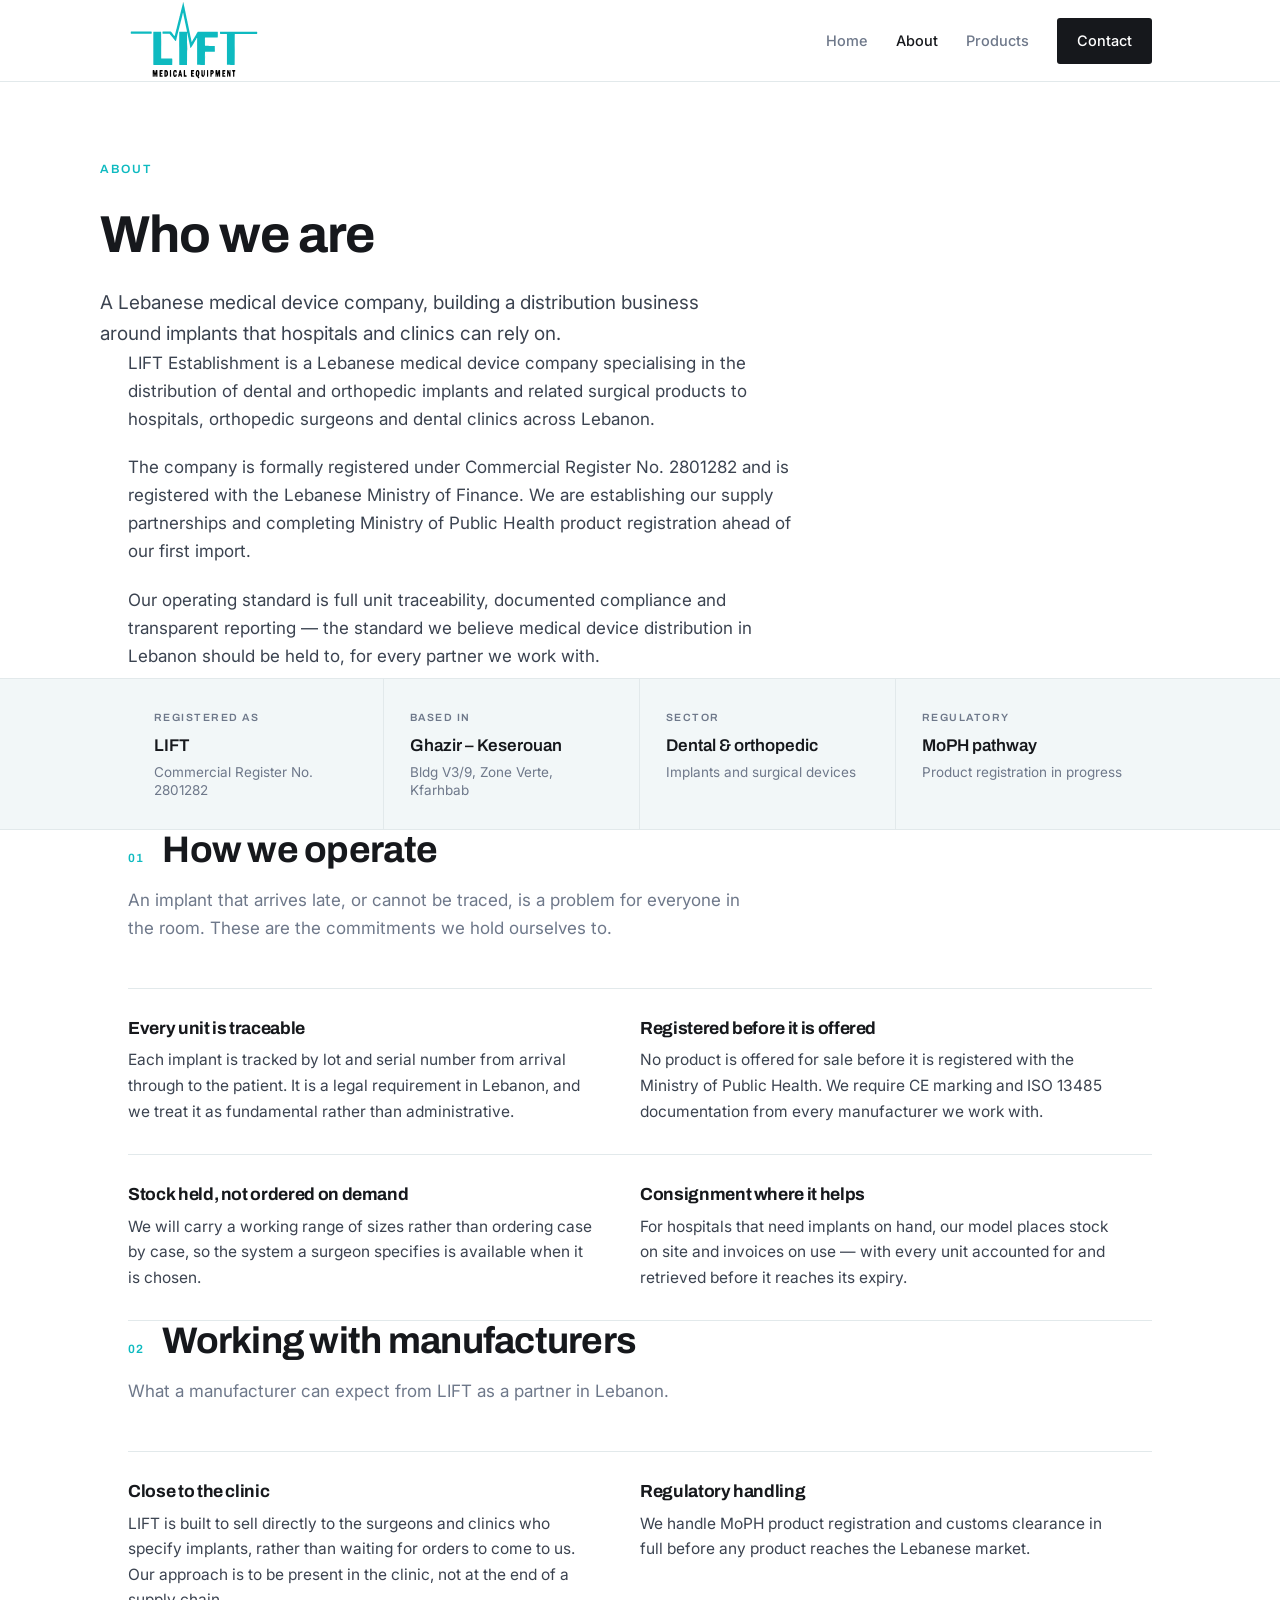
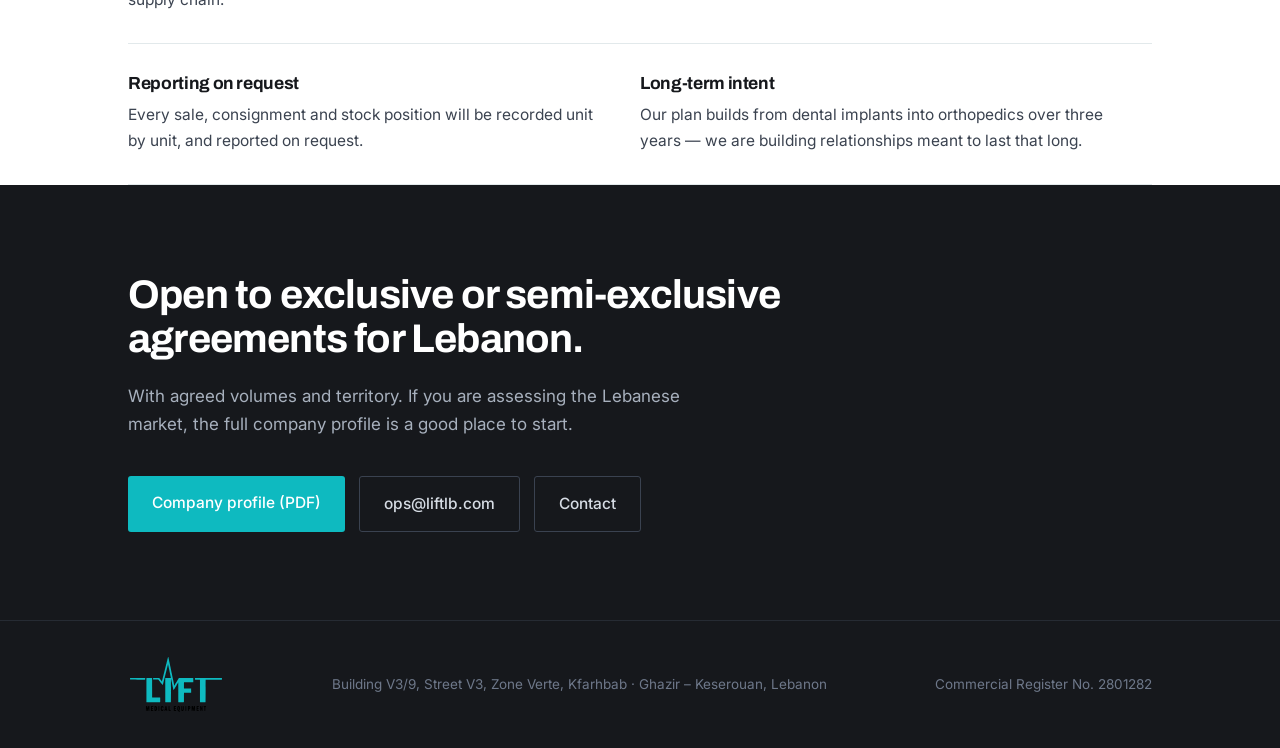
==== about.html @ 5b5a1f55 "Add files via upload" ====
<!DOCTYPE html>
<html lang="en">
<head>
<meta charset="utf-8">
<meta name="viewport" content="width=device-width, initial-scale=1">
<title>About LIFT — Medical device distribution, Lebanon</title>
<meta name="description" content="LIFT Establishment is a Lebanese medical device company distributing dental and orthopedic implants. Commercial Register No. 2801282, registered with the Ministry of Finance.">
<link rel="icon" href="logo.svg" type="image/svg+xml">
<link rel="preconnect" href="https://fonts.googleapis.com">
<link rel="preconnect" href="https://fonts.gstatic.com" crossorigin>
<link href="https://fonts.googleapis.com/css2?family=Archivo:wght@500;600;700&family=Inter:wght@400;500&display=swap" rel="stylesheet">
<link rel="stylesheet" href="style.css">
</head>
<body>

<header>
  <div class="wrap bar">
    <a href="index.html" class="mark" aria-label="LIFT Medical Equipment — home">
      <img src="logo.svg" alt="LIFT Medical Equipment">
    </a>
    <nav class="nav">
      <a href="index.html">Home</a>
      <a href="about.html" class="on">About</a>
      <a href="products.html">Products</a>
      <a href="contact.html" class="btn">Contact</a>
    </nav>
  </div>
</header>

<div class="wrap phead">
  <p class="eyebrow">About</p>
  <h1>Who we are</h1>
  <p class="lede">A Lebanese medical device company, building a distribution business
     around implants that hospitals and clinics can rely on.</p>
</div>

<section class="wrap">
  <div class="prose">
    <p>LIFT Establishment is a Lebanese medical device company specialising in the
       distribution of dental and orthopedic implants and related surgical products to
       hospitals, orthopedic surgeons and dental clinics across Lebanon.</p>
    <p>The company is formally registered under Commercial Register No. 2801282 and is
       registered with the Lebanese Ministry of Finance. We are establishing our supply
       partnerships and completing Ministry of Public Health product registration ahead
       of our first import.</p>
    <p>Our operating standard is full unit traceability, documented compliance and
       transparent reporting — the standard we believe medical device distribution in
       Lebanon should be held to, for every partner we work with.</p>
  </div>
</section>

<div class="verify">
  <div class="wrap">
    <div class="vgrid">
      <div class="vcell">
        <div class="vk">Registered as</div>
        <div class="vv">LIFT<small>Commercial Register No. 2801282</small></div>
      </div>
      <div class="vcell">
        <div class="vk">Based in</div>
        <div class="vv">Ghazir – Keserouan<small>Bldg V3/9, Zone Verte, Kfarhbab</small></div>
      </div>
      <div class="vcell">
        <div class="vk">Sector</div>
        <div class="vv">Dental &amp; orthopedic<small>Implants and surgical devices</small></div>
      </div>
      <div class="vcell">
        <div class="vk">Regulatory</div>
        <div class="vv">MoPH pathway<small>Product registration in progress</small></div>
      </div>
    </div>
  </div>
</div>

<section class="wrap">
  <div class="shead"><span class="snum">01</span><h2>How we operate</h2></div>
  <p class="sub">An implant that arrives late, or cannot be traced, is a problem for
     everyone in the room. These are the commitments we hold ourselves to.</p>
  <div class="ops">
    <div class="op">
      <h3>Every unit is traceable</h3>
      <p>Each implant is tracked by lot and serial number from arrival through to the
         patient. It is a legal requirement in Lebanon, and we treat it as fundamental
         rather than administrative.</p>
    </div>
    <div class="op">
      <h3>Registered before it is offered</h3>
      <p>No product is offered for sale before it is registered with the Ministry of
         Public Health. We require CE marking and ISO 13485 documentation from every
         manufacturer we work with.</p>
    </div>
    <div class="op">
      <h3>Stock held, not ordered on demand</h3>
      <p>We will carry a working range of sizes rather than ordering case by case, so
         the system a surgeon specifies is available when it is chosen.</p>
    </div>
    <div class="op">
      <h3>Consignment where it helps</h3>
      <p>For hospitals that need implants on hand, our model places stock on site and
         invoices on use — with every unit accounted for and retrieved before it
         reaches its expiry.</p>
    </div>
  </div>
</section>

<section class="wrap tight">
  <div class="shead"><span class="snum">02</span><h2>Working with manufacturers</h2></div>
  <p class="sub">What a manufacturer can expect from LIFT as a partner in Lebanon.</p>
  <div class="ops">
    <div class="op">
      <h3>Close to the clinic</h3>
      <p>LIFT is built to sell directly to the surgeons and clinics who specify implants,
         rather than waiting for orders to come to us. Our approach is to be present in
         the clinic, not at the end of a supply chain.</p>
    </div>
    <div class="op">
      <h3>Regulatory handling</h3>
      <p>We handle MoPH product registration and customs clearance in full before any
         product reaches the Lebanese market.</p>
    </div>
    <div class="op">
      <h3>Reporting on request</h3>
      <p>Every sale, consignment and stock position will be recorded unit by unit, and
         reported on request.</p>
    </div>
    <div class="op">
      <h3>Long-term intent</h3>
      <p>Our plan builds from dental implants into orthopedics over three years — we are
         building relationships meant to last that long.</p>
    </div>
  </div>
</section>

<div class="close">
  <div class="wrap">
    <h2>Open to exclusive or semi-exclusive agreements for Lebanon.</h2>
    <p>With agreed volumes and territory. If you are assessing the Lebanese market,
       the full company profile is a good place to start.</p>
    <div class="contact">
      <a class="primary" href="LIFT_Company_Profile.pdf" target="_blank" rel="noopener">Company profile (PDF)</a>
      <a class="ghost" href="mailto:ops@liftlb.com">ops@liftlb.com</a>
      <a class="ghost" href="contact.html">Contact</a>
    </div>
  </div>
</div>

<footer>
  <div class="wrap frow">
    <span class="mark" aria-hidden="true"><img src="logo.svg" alt=""></span>
    <span>Building V3/9, Street V3, Zone Verte, Kfarhbab · Ghazir – Keserouan, Lebanon</span>
    <span>Commercial Register No. 2801282</span>
  </div>
</footer>

</body>
</html>
---- style.css ----
/* ==========================================================
   LIFT — liftlb.com
   Shared stylesheet. Edit colours and spacing here only.
   ========================================================== */

:root{
  --teal:#0EBAC0; --deep:#067A80; --ink:#16181C;
  --slate:#6E788A; --mist:#F2F7F8; --line:#E2E9EB; --paper:#fff;
  --body:#3B4350;
}

*{box-sizing:border-box;margin:0;padding:0}
html{scroll-behavior:smooth}
body{font:400 17px/1.65 Inter,system-ui,sans-serif;color:var(--ink);
     background:var(--paper);-webkit-font-smoothing:antialiased}
.wrap{max-width:1080px;margin:0 auto;padding:0 28px}
h1,h2,h3{font-family:Archivo,system-ui,sans-serif;font-weight:700;
         letter-spacing:-.02em;line-height:1.12}
a:focus-visible,button:focus-visible{outline:2px solid var(--teal);outline-offset:3px}

/* ── header ─────────────────────────────────────────────── */
header{position:sticky;top:0;z-index:50;background:rgba(255,255,255,.92);
       backdrop-filter:blur(10px);border-bottom:1px solid var(--line)}
.bar{display:flex;align-items:center;justify-content:space-between;
     gap:20px;min-height:76px;flex-wrap:wrap}
.mark{display:block;width:132px;flex:none}
.mark img{width:100%;height:auto;display:block}
.nav{display:flex;gap:28px;align-items:center}
.nav a{color:var(--slate);text-decoration:none;font-size:14.5px;font-weight:500}
.nav a:hover{color:var(--teal)}
.nav a.on{color:var(--ink)}
.nav .btn{background:var(--ink);color:#fff;padding:11px 20px;border-radius:3px}
.nav .btn:hover{background:var(--teal);color:#fff}
.nav .btn.on{background:var(--teal)}
@media(max-width:720px){
  .bar{padding-top:14px;padding-bottom:14px}
  .mark{width:104px}
  .nav{gap:18px;width:100%;justify-content:space-between;
       border-top:1px solid var(--line);padding-top:12px}
  .nav .btn{background:none;color:var(--slate);padding:0}
  .nav .btn:hover{background:none;color:var(--teal)}
  .nav .btn.on{background:none;color:var(--ink)}
}

/* ── hero (home) ────────────────────────────────────────── */
.hero{padding:104px 0 0}
.eyebrow{font-family:Archivo;font-size:12px;font-weight:600;letter-spacing:.16em;
         text-transform:uppercase;color:var(--teal);margin-bottom:26px}
.hero h1{font-size:clamp(38px,6vw,68px)}
.hero h1 em{font-style:normal;color:var(--teal)}
.lede{margin-top:26px;max-width:620px;font-size:19px;color:var(--body)}

/* the pulse from the logo, used as the page's structural rule */
.pulse{margin:56px 0 0;height:56px;overflow:hidden}
.pulse svg{width:100%;height:56px;display:block}
.pulse path{fill:none;stroke:var(--teal);stroke-width:2;
  stroke-linecap:round;stroke-linejoin:round;
  stroke-dasharray:2400;stroke-dashoffset:2400;
  animation:draw 2.4s cubic-bezier(.6,0,.2,1) .3s forwards}
@keyframes draw{to{stroke-dashoffset:0}}
@media(prefers-reduced-motion:reduce){
  .pulse path{animation:none;stroke-dashoffset:0}
}

/* ── page header (inner pages) ──────────────────────────── */
.phead{padding:78px 0 0}
.phead h1{font-size:clamp(32px,5vw,52px)}
.phead .lede{margin-top:22px}
.rule{height:1px;background:var(--line);margin-top:54px}

/* ── verification strip ─────────────────────────────────── */
.verify{border-top:1px solid var(--line);border-bottom:1px solid var(--line);
        margin-top:8px;background:var(--mist)}
.vgrid{display:grid;grid-template-columns:repeat(4,1fr)}
.vcell{padding:30px 26px;border-right:1px solid var(--line)}
.vcell:last-child{border-right:0}
.vk{font-family:Archivo;font-size:10.5px;font-weight:600;letter-spacing:.14em;
    text-transform:uppercase;color:var(--slate);margin-bottom:9px}
.vv{font-family:Archivo;font-size:17px;font-weight:600;color:var(--ink);line-height:1.35}
.vv small{display:block;font-family:Inter;font-size:13.5px;font-weight:400;
          color:var(--slate);margin-top:5px}
@media(max-width:860px){
  .vgrid{grid-template-columns:repeat(2,1fr)}
  .vcell:nth-child(2){border-right:0}
  .vcell:nth-child(1),.vcell:nth-child(2){border-bottom:1px solid var(--line)}
}
@media(max-width:460px){
  .vgrid{grid-template-columns:1fr}
  .vcell{border-right:0;border-bottom:1px solid var(--line)}
}

/* ── sections ───────────────────────────────────────────── */
section{padding:92px 0}
section.tight{padding-top:0}
.shead{display:flex;align-items:baseline;gap:18px;margin-bottom:14px}
.shead h2{font-size:clamp(26px,3.4vw,37px)}
.snum{font-family:Archivo;font-size:12px;font-weight:600;
      color:var(--teal);letter-spacing:.1em}
.sub{color:var(--slate);max-width:620px;margin-bottom:46px}

/* prose */
.prose{max-width:680px}
.prose p{margin-bottom:20px;color:var(--body)}
.prose p:last-child{margin-bottom:0}

/* product cards */
.range{display:grid;grid-template-columns:repeat(3,1fr);gap:22px}
@media(max-width:880px){.range{grid-template-columns:1fr}}
.card{border:1px solid var(--line);border-radius:4px;padding:30px 28px;
      transition:border-color .18s,transform .18s}
.card:hover{border-color:var(--teal);transform:translateY(-2px)}
.card .tag{font-family:Archivo;font-size:10.5px;font-weight:600;letter-spacing:.12em;
           text-transform:uppercase;padding:5px 10px;border-radius:2px;
           display:inline-block;margin-bottom:18px}
.now{background:var(--teal);color:#fff}
.soon{background:var(--mist);color:var(--deep)}
.card h3{font-size:20px;margin-bottom:14px}
.card ul{list-style:none;color:var(--body);font-size:15.5px}
.card li{padding-left:17px;position:relative;margin-bottom:8px}
.card li:before{content:"";position:absolute;left:0;top:9px;width:6px;height:6px;
                border-radius:50%;background:var(--teal)}

.photo-strip{margin-top:40px}
.photo-strip img{width:100%;height:340px;object-fit:cover;border-radius:4px;display:block}
.photo-cap{margin-top:14px;font-size:14px;color:var(--slate);
           font-style:italic;max-width:640px}

/* audience cards */
.audience{display:grid;grid-template-columns:repeat(4,1fr);gap:22px}
@media(max-width:880px){.audience{grid-template-columns:repeat(2,1fr)}}
@media(max-width:520px){.audience{grid-template-columns:1fr}}
.acard{border:1px solid var(--line);border-radius:4px;padding:26px 24px}
.acard h3{font-size:16.5px;margin-bottom:10px}
.acard p{font-size:14.5px;color:var(--body);line-height:1.55}

/* operations list */
.ops{display:grid;grid-template-columns:repeat(2,1fr);border-top:1px solid var(--line)}
@media(max-width:760px){.ops{grid-template-columns:1fr}}
.op{padding:30px 30px 30px 0;border-bottom:1px solid var(--line)}
.op:nth-child(odd){padding-right:44px}
.op h3{font-size:17.5px;margin-bottom:9px}
.op p{font-size:15.5px;color:var(--body)}

/* detail rows (contact / at a glance) */
.rows{border-top:1px solid var(--line);max-width:760px}
.row{display:flex;gap:24px;padding:20px 0;border-bottom:1px solid var(--line);
     flex-wrap:wrap;align-items:baseline}
.rk{font-family:Archivo;font-size:11px;font-weight:600;letter-spacing:.14em;
    text-transform:uppercase;color:var(--slate);width:170px;flex:none;padding-top:4px}
.rv{font-size:16.5px;color:var(--ink);flex:1;min-width:220px}
.rv a{color:var(--deep);text-decoration:none;border-bottom:1px solid var(--line)}
.rv a:hover{color:var(--teal);border-color:var(--teal)}
.rv small{display:block;font-size:14px;color:var(--slate);margin-top:4px}
@media(max-width:600px){.rk{width:100%}}

/* ── closing band ───────────────────────────────────────── */
.close{background:var(--ink);color:#fff;padding:88px 0}
.close h2{color:#fff;font-size:clamp(27px,3.6vw,40px);max-width:660px}
.close p{color:#A7B0BD;margin-top:20px;max-width:560px}
.contact{display:flex;flex-wrap:wrap;gap:14px;margin-top:38px}
.contact a{display:inline-block;padding:14px 24px;border-radius:3px;
           text-decoration:none;font-weight:500;font-size:15.5px}
.primary{background:var(--teal);color:#fff}
.primary:hover{background:#fff;color:var(--ink)}
.ghost{border:1px solid #3A4250;color:#D6DCE4}
.ghost:hover{border-color:var(--teal);color:var(--teal)}

/* ── footer ─────────────────────────────────────────────── */
footer{background:var(--ink);border-top:1px solid #262B33;padding:34px 0;
       color:#6E788A;font-size:13.5px}
.frow{display:flex;justify-content:space-between;gap:20px;
      flex-wrap:wrap;align-items:center}
footer .mark{width:96px}
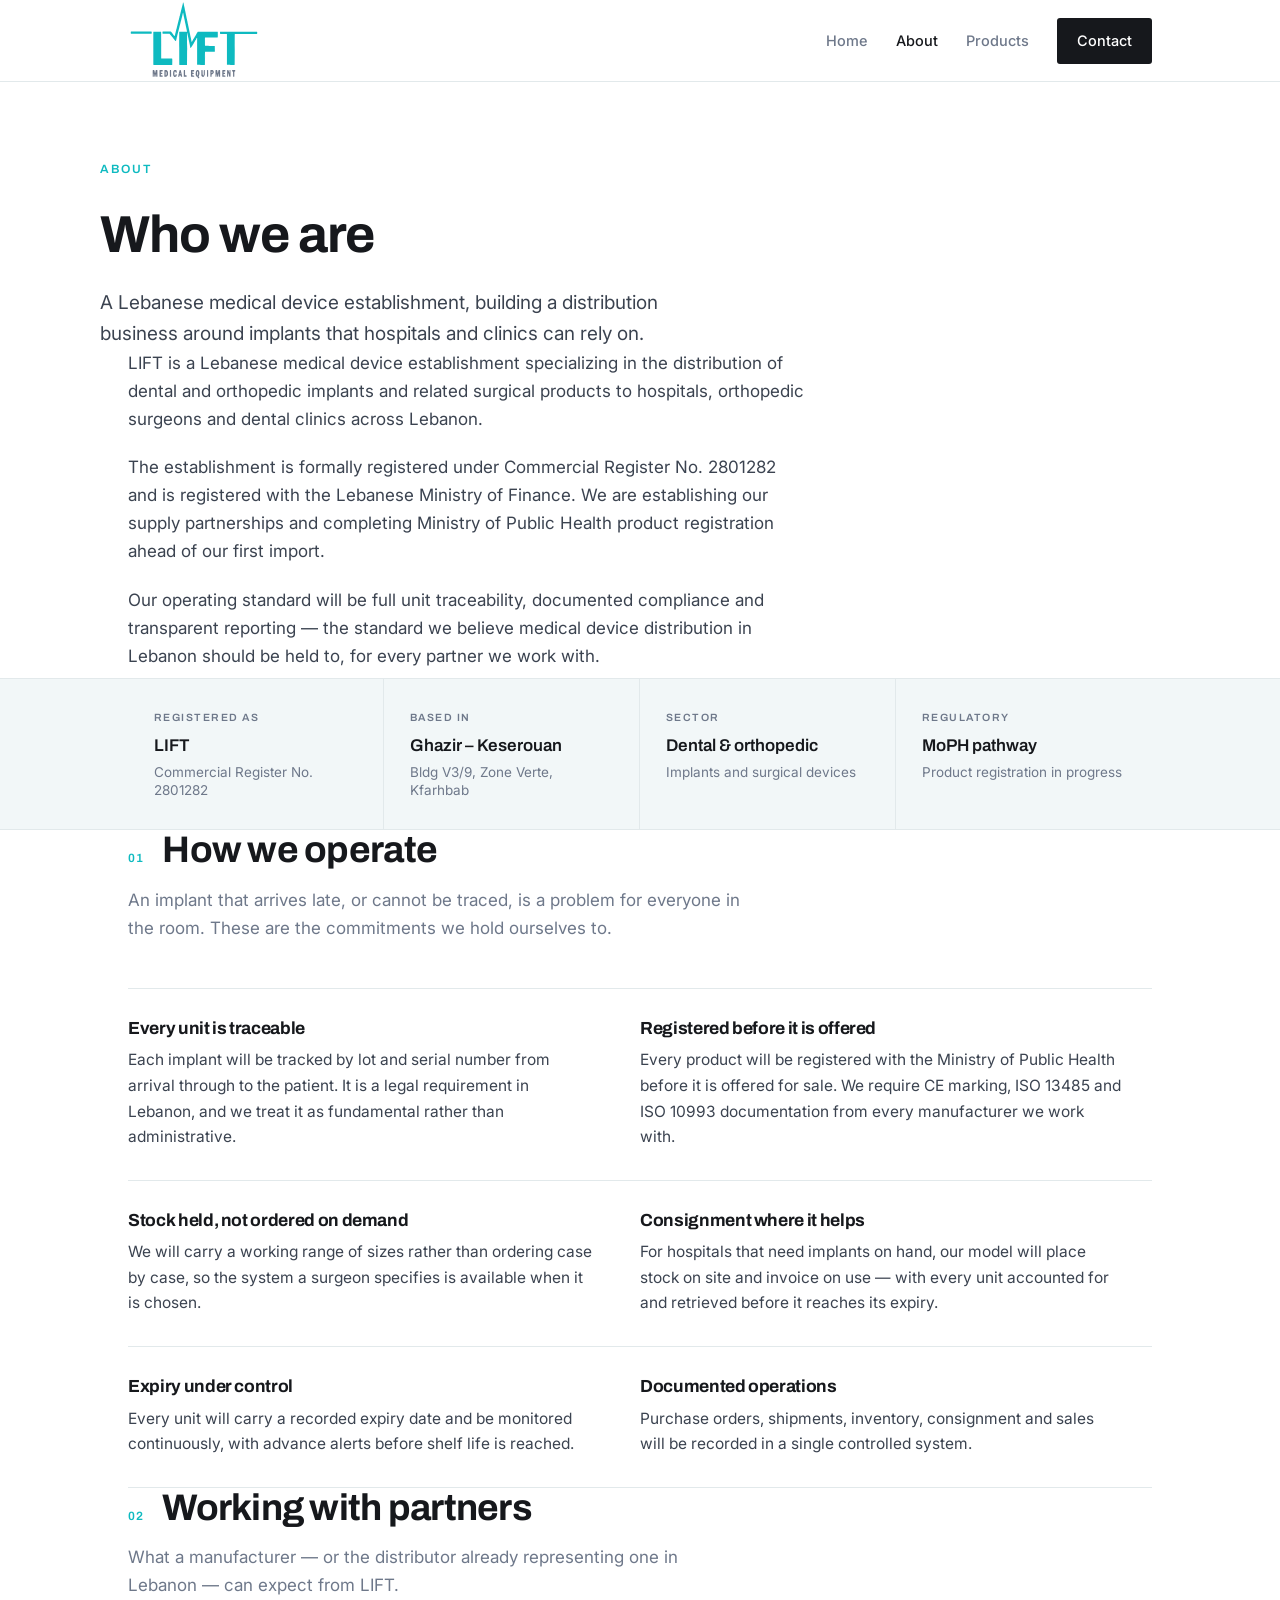
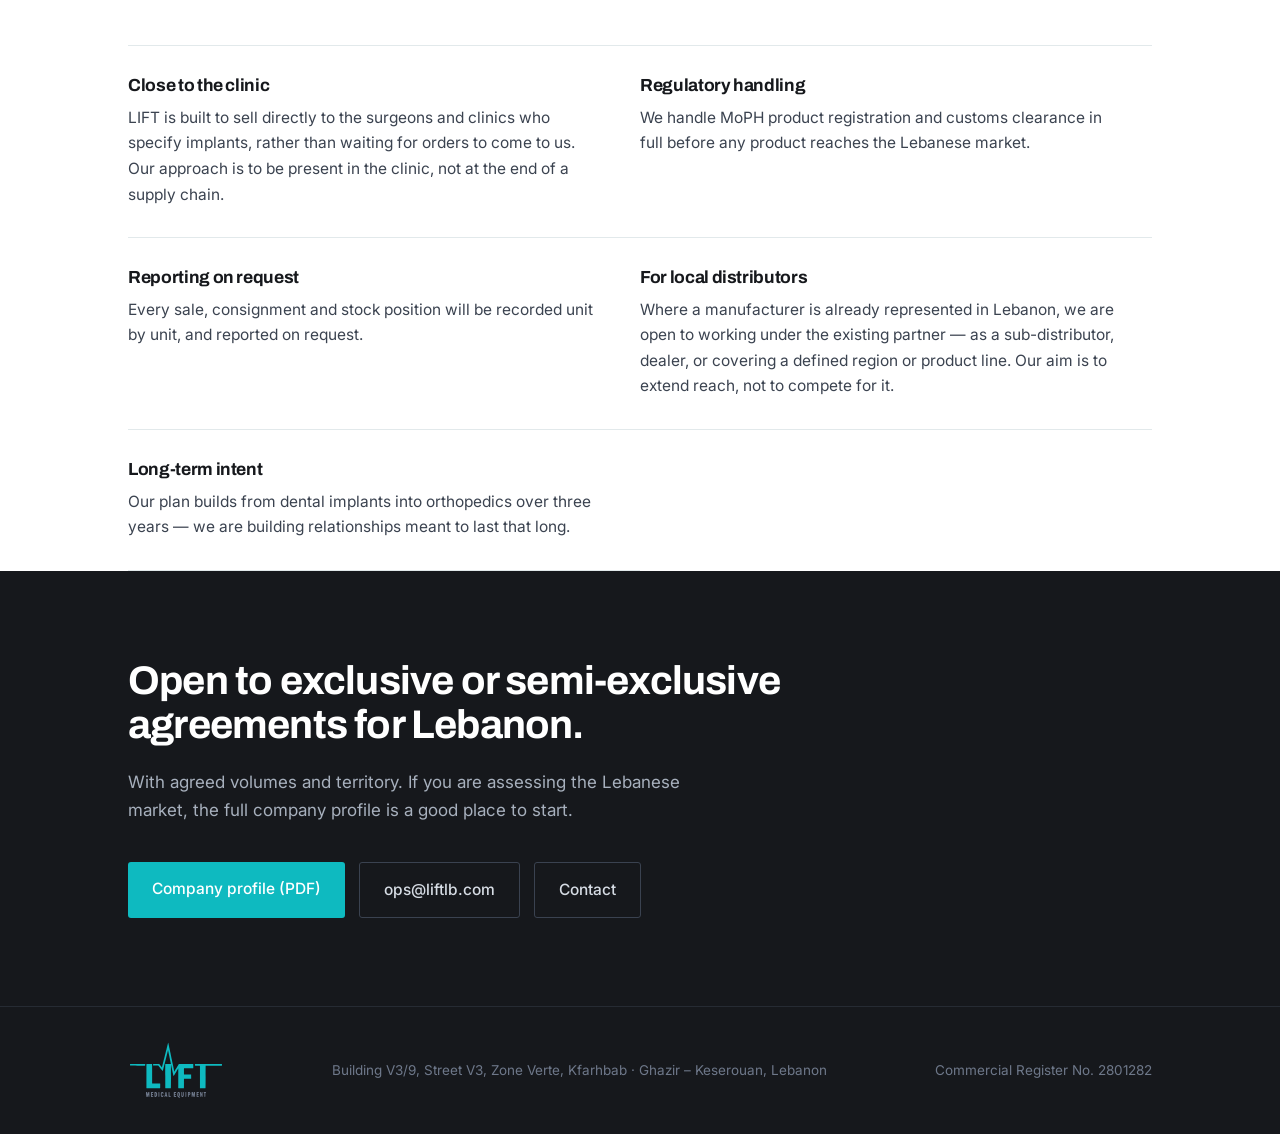
==== commit 892cb7ab: "Update site" ====
--- a/about.html
+++ b/about.html
@@ -4,7 +4,7 @@
 <meta charset="utf-8">
 <meta name="viewport" content="width=device-width, initial-scale=1">
 <title>About LIFT — Medical device distribution, Lebanon</title>
-<meta name="description" content="LIFT Establishment is a Lebanese medical device company distributing dental and orthopedic implants. Commercial Register No. 2801282, registered with the Ministry of Finance.">
+<meta name="description" content="LIFT is a Lebanese medical device establishment distributing dental and orthopedic implants. Commercial Register No. 2801282, registered with the Ministry of Finance.">
 <link rel="icon" href="logo.svg" type="image/svg+xml">
 <link rel="preconnect" href="https://fonts.googleapis.com">
 <link rel="preconnect" href="https://fonts.gstatic.com" crossorigin>
@@ -30,20 +30,20 @@
 <div class="wrap phead">
   <p class="eyebrow">About</p>
   <h1>Who we are</h1>
-  <p class="lede">A Lebanese medical device company, building a distribution business
+  <p class="lede">A Lebanese medical device establishment, building a distribution business
      around implants that hospitals and clinics can rely on.</p>
 </div>
 
 <section class="wrap">
   <div class="prose">
-    <p>LIFT Establishment is a Lebanese medical device company specialising in the
+    <p>LIFT is a Lebanese medical device establishment specializing in the
        distribution of dental and orthopedic implants and related surgical products to
        hospitals, orthopedic surgeons and dental clinics across Lebanon.</p>
-    <p>The company is formally registered under Commercial Register No. 2801282 and is
+    <p>The establishment is formally registered under Commercial Register No. 2801282 and is
        registered with the Lebanese Ministry of Finance. We are establishing our supply
        partnerships and completing Ministry of Public Health product registration ahead
        of our first import.</p>
-    <p>Our operating standard is full unit traceability, documented compliance and
+    <p>Our operating standard will be full unit traceability, documented compliance and
        transparent reporting — the standard we believe medical device distribution in
        Lebanon should be held to, for every partner we work with.</p>
   </div>
@@ -79,15 +79,15 @@
   <div class="ops">
     <div class="op">
       <h3>Every unit is traceable</h3>
-      <p>Each implant is tracked by lot and serial number from arrival through to the
-         patient. It is a legal requirement in Lebanon, and we treat it as fundamental
+      <p>Each implant will be tracked by lot and serial number from arrival through to
+         the patient. It is a legal requirement in Lebanon, and we treat it as fundamental
          rather than administrative.</p>
     </div>
     <div class="op">
       <h3>Registered before it is offered</h3>
-      <p>No product is offered for sale before it is registered with the Ministry of
-         Public Health. We require CE marking and ISO 13485 documentation from every
-         manufacturer we work with.</p>
+      <p>Every product will be registered with the Ministry of Public Health before it is
+         offered for sale. We require CE marking, ISO 13485 and ISO 10993 documentation from
+         every manufacturer we work with.</p>
     </div>
     <div class="op">
       <h3>Stock held, not ordered on demand</h3>
@@ -96,16 +96,27 @@
     </div>
     <div class="op">
       <h3>Consignment where it helps</h3>
-      <p>For hospitals that need implants on hand, our model places stock on site and
-         invoices on use — with every unit accounted for and retrieved before it
+      <p>For hospitals that need implants on hand, our model will place stock on site and
+         invoice on use — with every unit accounted for and retrieved before it
          reaches its expiry.</p>
+    </div>
+    <div class="op">
+      <h3>Expiry under control</h3>
+      <p>Every unit will carry a recorded expiry date and be monitored continuously,
+         with advance alerts before shelf life is reached.</p>
+    </div>
+    <div class="op">
+      <h3>Documented operations</h3>
+      <p>Purchase orders, shipments, inventory, consignment and sales will be recorded
+         in a single controlled system.</p>
     </div>
   </div>
 </section>
 
 <section class="wrap tight">
-  <div class="shead"><span class="snum">02</span><h2>Working with manufacturers</h2></div>
-  <p class="sub">What a manufacturer can expect from LIFT as a partner in Lebanon.</p>
+  <div class="shead"><span class="snum">02</span><h2>Working with partners</h2></div>
+  <p class="sub">What a manufacturer — or the distributor already representing one
+     in Lebanon — can expect from LIFT.</p>
   <div class="ops">
     <div class="op">
       <h3>Close to the clinic</h3>
@@ -122,6 +133,12 @@
       <h3>Reporting on request</h3>
       <p>Every sale, consignment and stock position will be recorded unit by unit, and
          reported on request.</p>
+    </div>
+    <div class="op">
+      <h3>For local distributors</h3>
+      <p>Where a manufacturer is already represented in Lebanon, we are open to working
+         under the existing partner — as a sub-distributor, dealer, or covering a defined
+         region or product line. Our aim is to extend reach, not to compete for it.</p>
     </div>
     <div class="op">
       <h3>Long-term intent</h3>
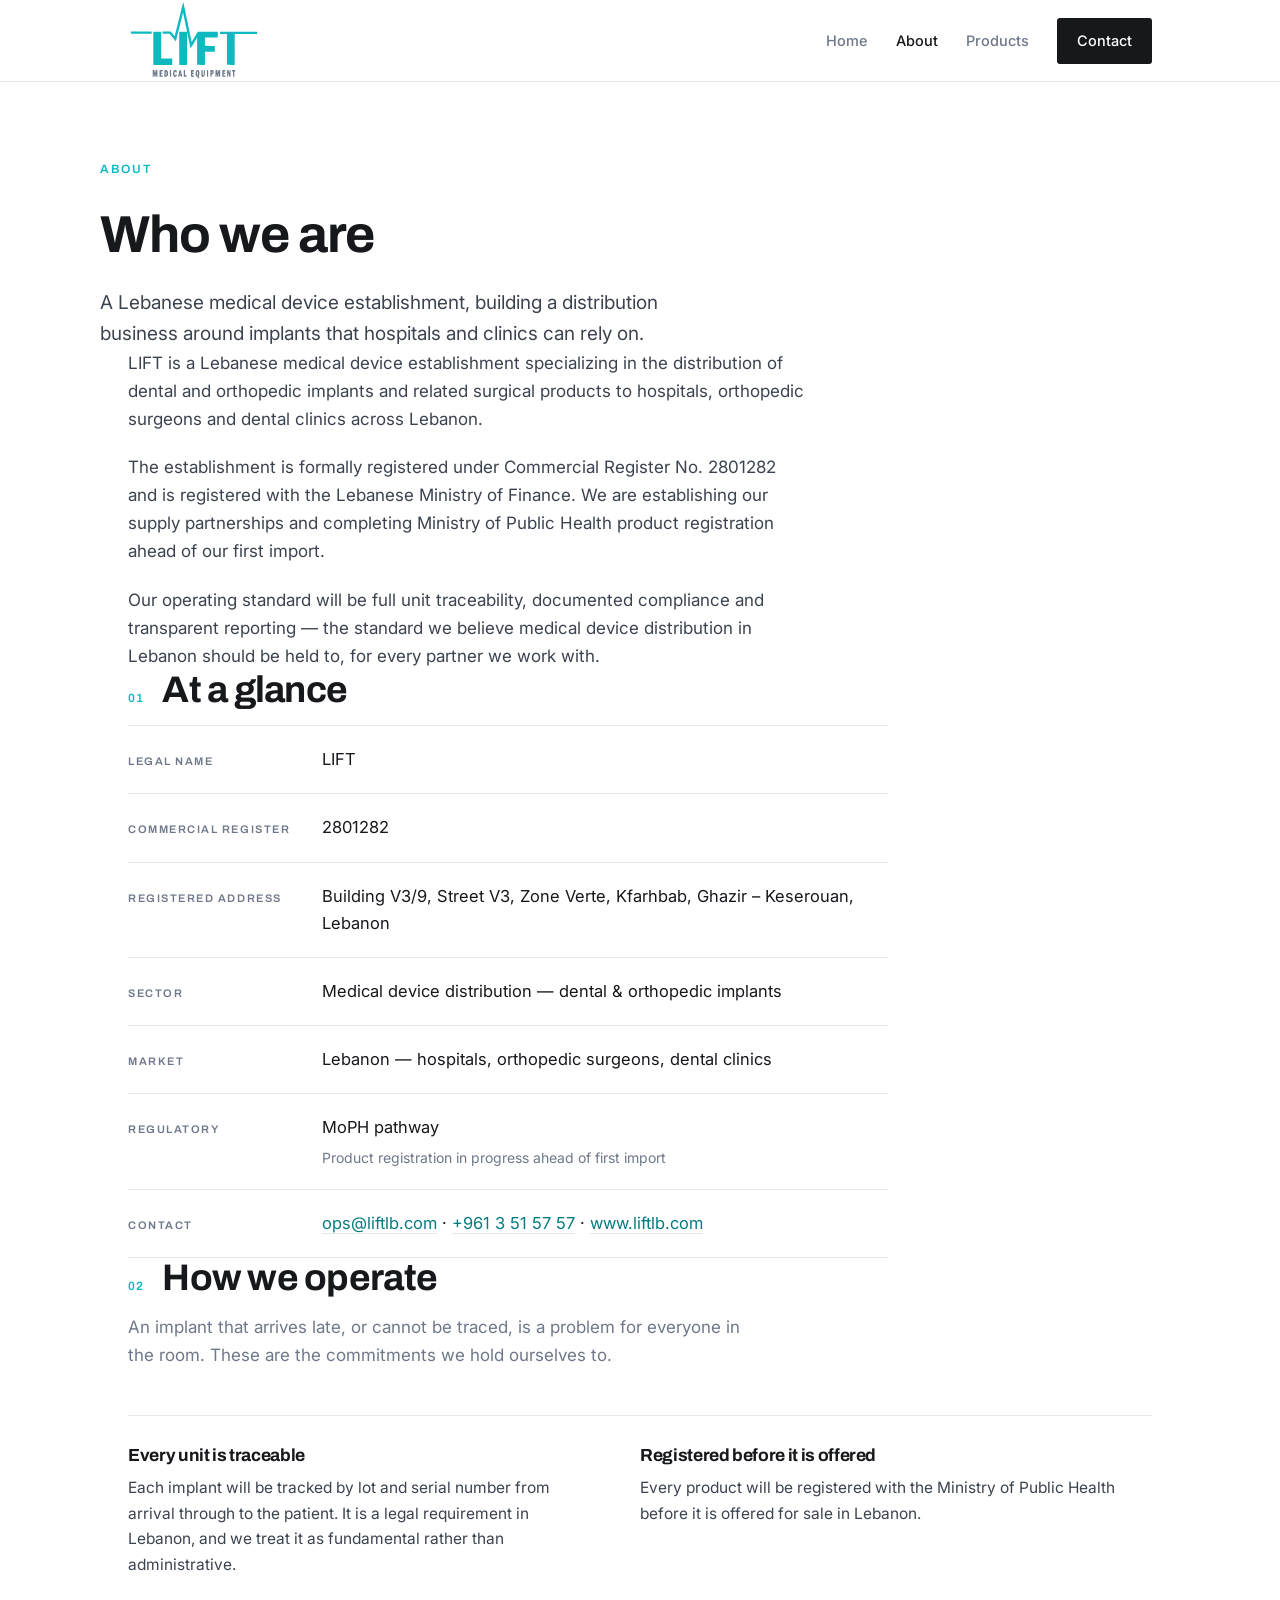
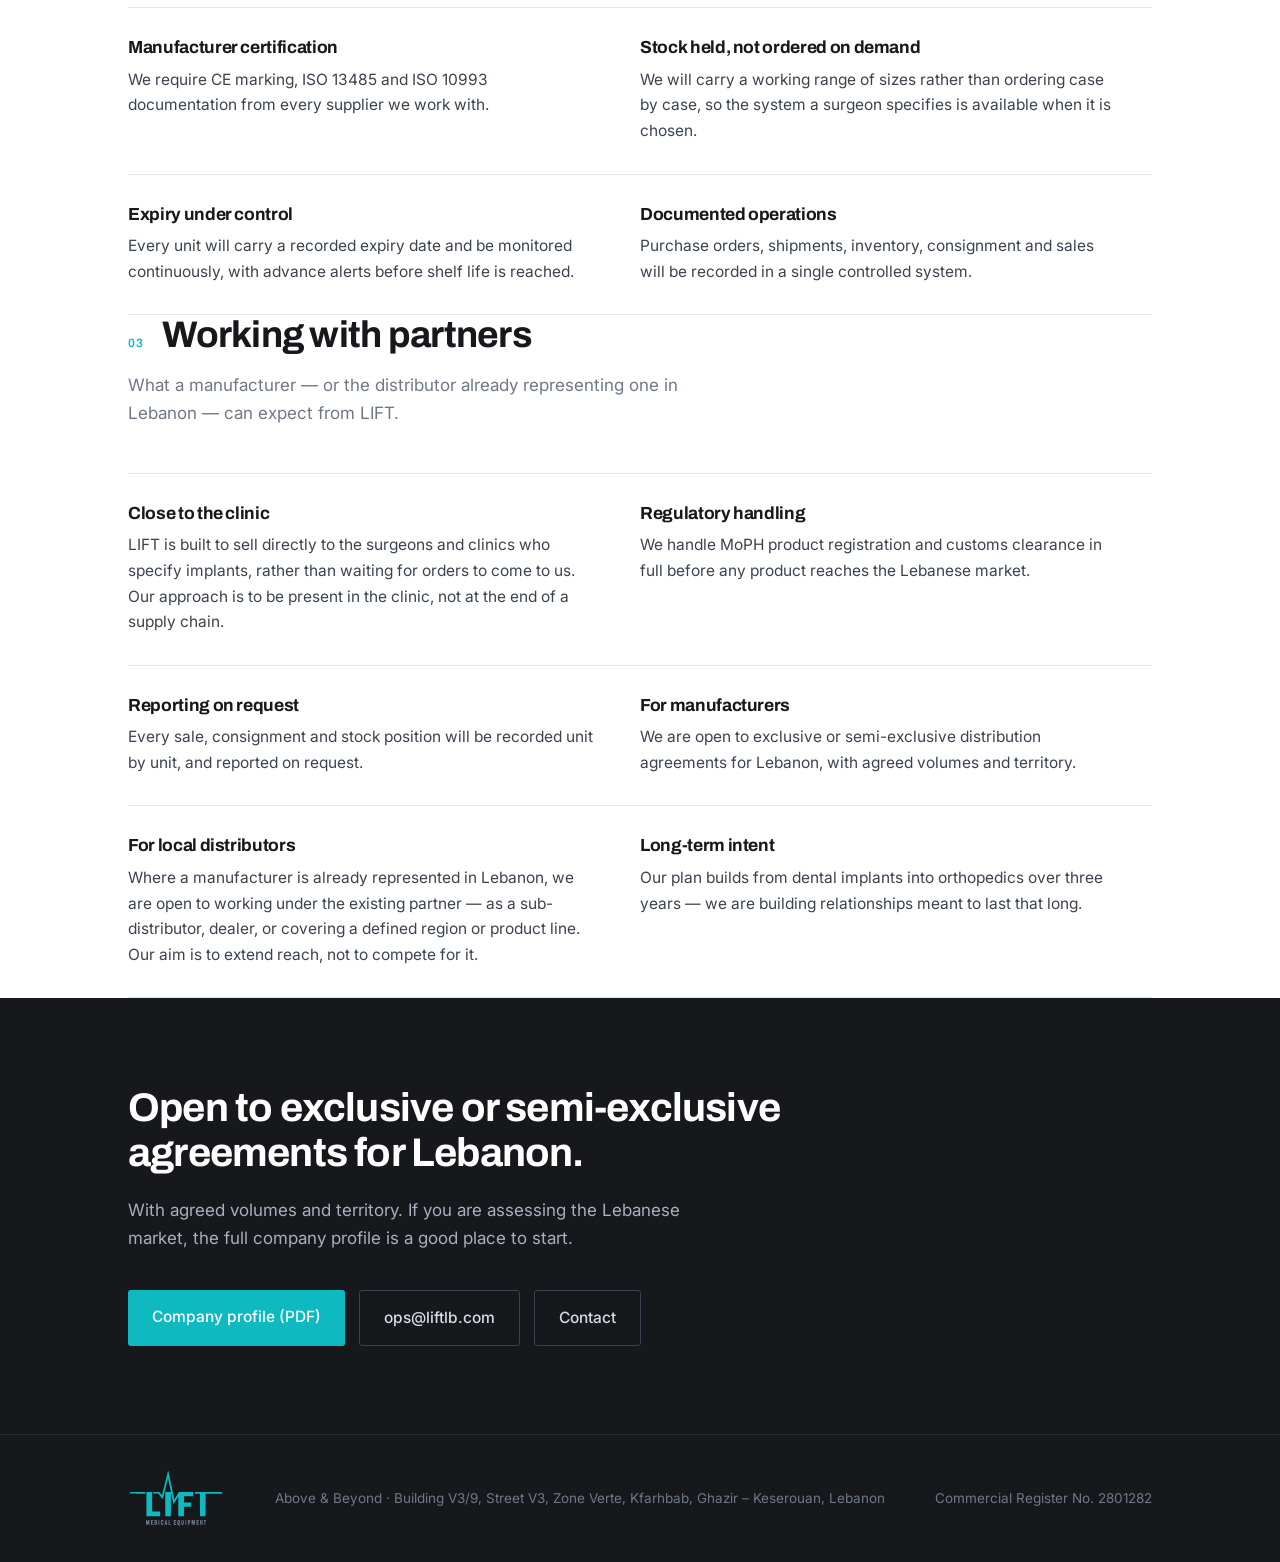
==== commit 8298d95a: "LIFT Site" ====
--- a/about.html
+++ b/about.html
@@ -49,31 +49,21 @@
   </div>
 </section>
 
-<div class="verify">
-  <div class="wrap">
-    <div class="vgrid">
-      <div class="vcell">
-        <div class="vk">Registered as</div>
-        <div class="vv">LIFT<small>Commercial Register No. 2801282</small></div>
-      </div>
-      <div class="vcell">
-        <div class="vk">Based in</div>
-        <div class="vv">Ghazir – Keserouan<small>Bldg V3/9, Zone Verte, Kfarhbab</small></div>
-      </div>
-      <div class="vcell">
-        <div class="vk">Sector</div>
-        <div class="vv">Dental &amp; orthopedic<small>Implants and surgical devices</small></div>
-      </div>
-      <div class="vcell">
-        <div class="vk">Regulatory</div>
-        <div class="vv">MoPH pathway<small>Product registration in progress</small></div>
-      </div>
-    </div>
+<section class="wrap tight">
+  <div class="shead"><span class="snum">01</span><h2>At a glance</h2></div>
+  <div class="rows">
+    <div class="row"><div class="rk">Legal name</div><div class="rv">LIFT</div></div>
+    <div class="row"><div class="rk">Commercial register</div><div class="rv">2801282</div></div>
+    <div class="row"><div class="rk">Registered address</div><div class="rv">Building V3/9, Street V3, Zone Verte, Kfarhbab, Ghazir – Keserouan, Lebanon</div></div>
+    <div class="row"><div class="rk">Sector</div><div class="rv">Medical device distribution — dental &amp; orthopedic implants</div></div>
+    <div class="row"><div class="rk">Market</div><div class="rv">Lebanon — hospitals, orthopedic surgeons, dental clinics</div></div>
+    <div class="row"><div class="rk">Regulatory</div><div class="rv">MoPH pathway<small>Product registration in progress ahead of first import</small></div></div>
+    <div class="row"><div class="rk">Contact</div><div class="rv"><a href="mailto:ops@liftlb.com">ops@liftlb.com</a> · <a href="tel:+96135157577">+961 3 51 57 57</a> · <a href="https://www.liftlb.com">www.liftlb.com</a></div></div>
   </div>
-</div>
+</section>
 
 <section class="wrap">
-  <div class="shead"><span class="snum">01</span><h2>How we operate</h2></div>
+  <div class="shead"><span class="snum">02</span><h2>How we operate</h2></div>
   <p class="sub">An implant that arrives late, or cannot be traced, is a problem for
      everyone in the room. These are the commitments we hold ourselves to.</p>
   <div class="ops">
@@ -86,19 +76,17 @@
     <div class="op">
       <h3>Registered before it is offered</h3>
       <p>Every product will be registered with the Ministry of Public Health before it is
-         offered for sale. We require CE marking, ISO 13485 and ISO 10993 documentation from
-         every manufacturer we work with.</p>
+         offered for sale in Lebanon.</p>
+    </div>
+    <div class="op">
+      <h3>Manufacturer certification</h3>
+      <p>We require CE marking, ISO 13485 and ISO 10993 documentation from every
+         supplier we work with.</p>
     </div>
     <div class="op">
       <h3>Stock held, not ordered on demand</h3>
       <p>We will carry a working range of sizes rather than ordering case by case, so
          the system a surgeon specifies is available when it is chosen.</p>
-    </div>
-    <div class="op">
-      <h3>Consignment where it helps</h3>
-      <p>For hospitals that need implants on hand, our model will place stock on site and
-         invoice on use — with every unit accounted for and retrieved before it
-         reaches its expiry.</p>
     </div>
     <div class="op">
       <h3>Expiry under control</h3>
@@ -114,7 +102,7 @@
 </section>
 
 <section class="wrap tight">
-  <div class="shead"><span class="snum">02</span><h2>Working with partners</h2></div>
+  <div class="shead"><span class="snum">03</span><h2>Working with partners</h2></div>
   <p class="sub">What a manufacturer — or the distributor already representing one
      in Lebanon — can expect from LIFT.</p>
   <div class="ops">
@@ -133,6 +121,11 @@
       <h3>Reporting on request</h3>
       <p>Every sale, consignment and stock position will be recorded unit by unit, and
          reported on request.</p>
+    </div>
+    <div class="op">
+      <h3>For manufacturers</h3>
+      <p>We are open to exclusive or semi-exclusive distribution agreements for Lebanon,
+         with agreed volumes and territory.</p>
     </div>
     <div class="op">
       <h3>For local distributors</h3>
@@ -164,7 +157,7 @@
 <footer>
   <div class="wrap frow">
     <span class="mark" aria-hidden="true"><img src="logo.svg" alt=""></span>
-    <span>Building V3/9, Street V3, Zone Verte, Kfarhbab · Ghazir – Keserouan, Lebanon</span>
+    <span>Above &amp; Beyond · Building V3/9, Street V3, Zone Verte, Kfarhbab, Ghazir – Keserouan, Lebanon</span>
     <span>Commercial Register No. 2801282</span>
   </div>
 </footer>
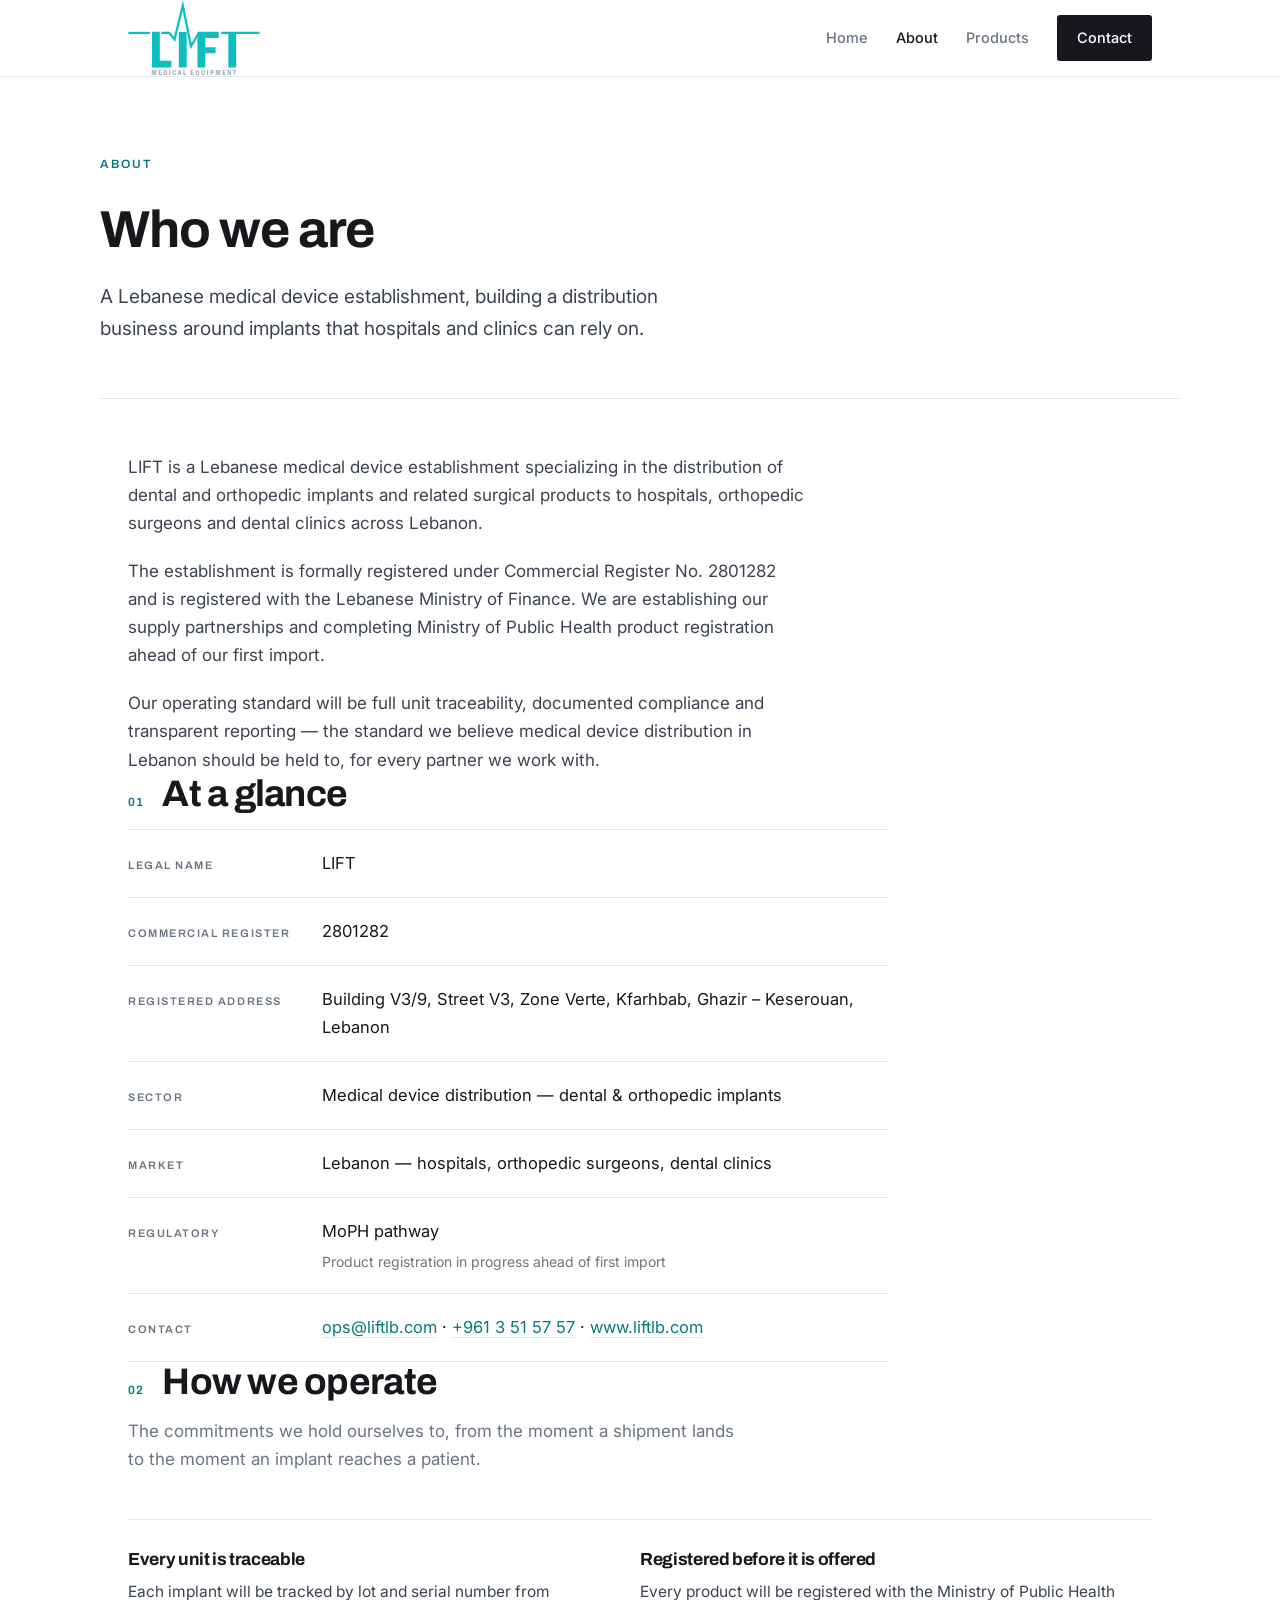
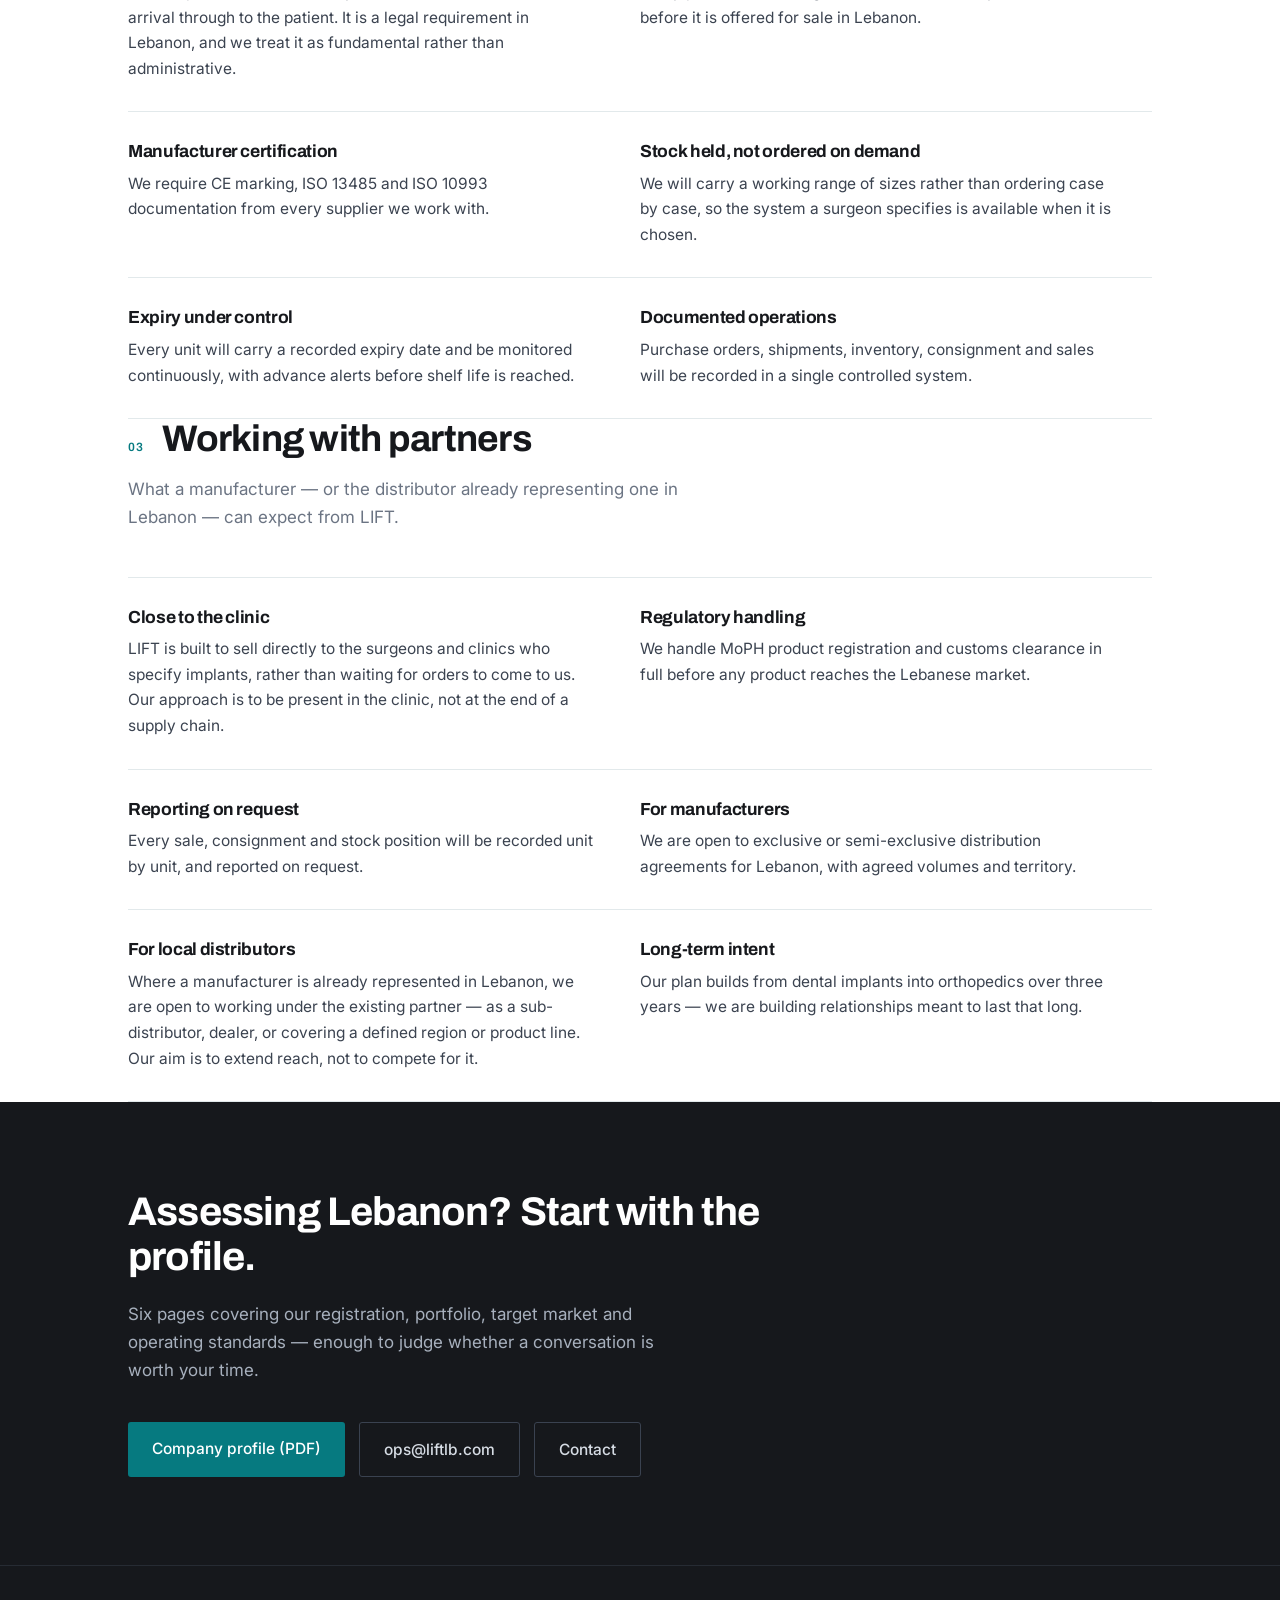
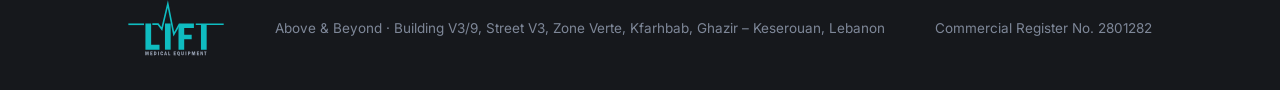
==== commit 82da00c2: "Add files via upload" ====
--- a/about.html
+++ b/about.html
@@ -4,7 +4,7 @@
 <meta charset="utf-8">
 <meta name="viewport" content="width=device-width, initial-scale=1">
 <title>About LIFT — Medical device distribution, Lebanon</title>
-<meta name="description" content="LIFT is a Lebanese medical device establishment distributing dental and orthopedic implants. Commercial Register No. 2801282, registered with the Ministry of Finance.">
+<meta name="description" content="LIFT is a Lebanese medical device establishment distributing dental and orthopedic implants. Commercial Register No. 2801282.">
 <link rel="icon" href="logo.svg" type="image/svg+xml">
 <link rel="preconnect" href="https://fonts.googleapis.com">
 <link rel="preconnect" href="https://fonts.gstatic.com" crossorigin>
@@ -32,9 +32,10 @@
   <h1>Who we are</h1>
   <p class="lede">A Lebanese medical device establishment, building a distribution business
      around implants that hospitals and clinics can rely on.</p>
+  <div class="rule"></div>
 </div>
 
-<section class="wrap">
+<section class="wrap tight" style="padding-top:54px">
   <div class="prose">
     <p>LIFT is a Lebanese medical device establishment specializing in the
        distribution of dental and orthopedic implants and related surgical products to
@@ -62,10 +63,10 @@
   </div>
 </section>
 
-<section class="wrap">
+<section class="wrap tight">
   <div class="shead"><span class="snum">02</span><h2>How we operate</h2></div>
-  <p class="sub">An implant that arrives late, or cannot be traced, is a problem for
-     everyone in the room. These are the commitments we hold ourselves to.</p>
+  <p class="sub">The commitments we hold ourselves to, from the moment a shipment lands
+     to the moment an implant reaches a patient.</p>
   <div class="ops">
     <div class="op">
       <h3>Every unit is traceable</h3>
@@ -143,9 +144,9 @@
 
 <div class="close">
   <div class="wrap">
-    <h2>Open to exclusive or semi-exclusive agreements for Lebanon.</h2>
-    <p>With agreed volumes and territory. If you are assessing the Lebanese market,
-       the full company profile is a good place to start.</p>
+    <h2>Assessing Lebanon? Start with the profile.</h2>
+    <p>Six pages covering our registration, portfolio, target market and operating
+       standards — enough to judge whether a conversation is worth your time.</p>
     <div class="contact">
       <a class="primary" href="LIFT_Company_Profile.pdf" target="_blank" rel="noopener">Company profile (PDF)</a>
       <a class="ghost" href="mailto:ops@liftlb.com">ops@liftlb.com</a>
--- a/style.css
+++ b/style.css
@@ -5,7 +5,7 @@
 
 :root{
   --teal:#0EBAC0; --deep:#067A80; --ink:#16181C;
-  --slate:#6E788A; --mist:#F2F7F8; --line:#E2E9EB; --paper:#fff;
+  --slate:#6B7483; --mist:#F2F7F8; --line:#E2E9EB; --paper:#fff;
   --body:#3B4350;
 }
 
@@ -16,7 +16,7 @@
 .wrap{max-width:1080px;margin:0 auto;padding:0 28px}
 h1,h2,h3{font-family:Archivo,system-ui,sans-serif;font-weight:700;
          letter-spacing:-.02em;line-height:1.12}
-a:focus-visible,button:focus-visible{outline:2px solid var(--teal);outline-offset:3px}
+a:focus-visible,button:focus-visible{outline:2px solid var(--deep);outline-offset:3px}
 
 /* ── header ─────────────────────────────────────────────── */
 header{position:sticky;top:0;z-index:50;background:rgba(255,255,255,.92);
@@ -27,11 +27,11 @@
 .mark img{width:100%;height:auto;display:block}
 .nav{display:flex;gap:28px;align-items:center}
 .nav a{color:var(--slate);text-decoration:none;font-size:14.5px;font-weight:500}
-.nav a:hover{color:var(--teal)}
+.nav a:hover{color:var(--deep)}
 .nav a.on{color:var(--ink)}
 .nav .btn{background:var(--ink);color:#fff;padding:11px 20px;border-radius:3px}
-.nav .btn:hover{background:var(--teal);color:#fff}
-.nav .btn.on{background:var(--teal)}
+.nav .btn:hover{background:var(--deep);color:#fff}
+.nav .btn.on{background:var(--deep)}
 @media(max-width:720px){
   .bar{padding-top:14px;padding-bottom:14px}
   .mark{width:104px}
@@ -45,9 +45,9 @@
 /* ── hero (home) ────────────────────────────────────────── */
 .hero{padding:104px 0 0}
 .eyebrow{font-family:Archivo;font-size:12px;font-weight:600;letter-spacing:.16em;
-         text-transform:uppercase;color:var(--teal);margin-bottom:26px}
+         text-transform:uppercase;color:var(--deep);margin-bottom:26px}
 .hero h1{font-size:clamp(38px,6vw,68px)}
-.hero h1 em{font-style:normal;color:var(--teal)}
+.hero h1 em{font-style:normal;color:#0AA3A8}
 .lede{margin-top:26px;max-width:620px;font-size:19px;color:var(--body)}
 
 /* the pulse from the logo, used as the page's structural rule */
@@ -95,7 +95,7 @@
 .shead{display:flex;align-items:baseline;gap:18px;margin-bottom:14px}
 .shead h2{font-size:clamp(26px,3.4vw,37px)}
 .snum{font-family:Archivo;font-size:12px;font-weight:600;
-      color:var(--teal);letter-spacing:.1em}
+      color:var(--deep);letter-spacing:.1em}
 .sub{color:var(--slate);max-width:620px;margin-bottom:46px}
 
 /* prose */
@@ -112,9 +112,9 @@
 .card .tag{font-family:Archivo;font-size:10.5px;font-weight:600;letter-spacing:.12em;
            text-transform:uppercase;padding:5px 10px;border-radius:2px;
            display:inline-block;margin-bottom:18px}
-.now{background:var(--teal);color:#fff}
+.now{background:var(--deep);color:#fff}
 .soon{background:var(--mist);color:var(--deep)}
-.card h3{font-size:20px;margin-bottom:14px}
+.card h3,.card h2{font-size:20px;margin-bottom:14px}
 .card ul{list-style:none;color:var(--body);font-size:15.5px}
 .card li{padding-left:17px;position:relative;margin-bottom:8px}
 .card li:before{content:"";position:absolute;left:0;top:9px;width:6px;height:6px;
@@ -149,7 +149,7 @@
     text-transform:uppercase;color:var(--slate);width:170px;flex:none;padding-top:4px}
 .rv{font-size:16.5px;color:var(--ink);flex:1;min-width:220px}
 .rv a{color:var(--deep);text-decoration:none;border-bottom:1px solid var(--line)}
-.rv a:hover{color:var(--teal);border-color:var(--teal)}
+.rv a:hover{color:var(--deep);border-color:var(--deep)}
 .rv small{display:block;font-size:14px;color:var(--slate);margin-top:4px}
 @media(max-width:600px){.rk{width:100%}}
 
@@ -160,14 +160,14 @@
 .contact{display:flex;flex-wrap:wrap;gap:14px;margin-top:38px}
 .contact a{display:inline-block;padding:14px 24px;border-radius:3px;
            text-decoration:none;font-weight:500;font-size:15.5px}
-.primary{background:var(--teal);color:#fff}
+.primary{background:var(--deep);color:#fff}
 .primary:hover{background:#fff;color:var(--ink)}
 .ghost{border:1px solid #3A4250;color:#D6DCE4}
 .ghost:hover{border-color:var(--teal);color:var(--teal)}
 
 /* ── footer ─────────────────────────────────────────────── */
 footer{background:var(--ink);border-top:1px solid #262B33;padding:34px 0;
-       color:#6E788A;font-size:13.5px}
+       color:#7E8798;font-size:13.5px}
 .frow{display:flex;justify-content:space-between;gap:20px;
       flex-wrap:wrap;align-items:center}
 footer .mark{width:96px}
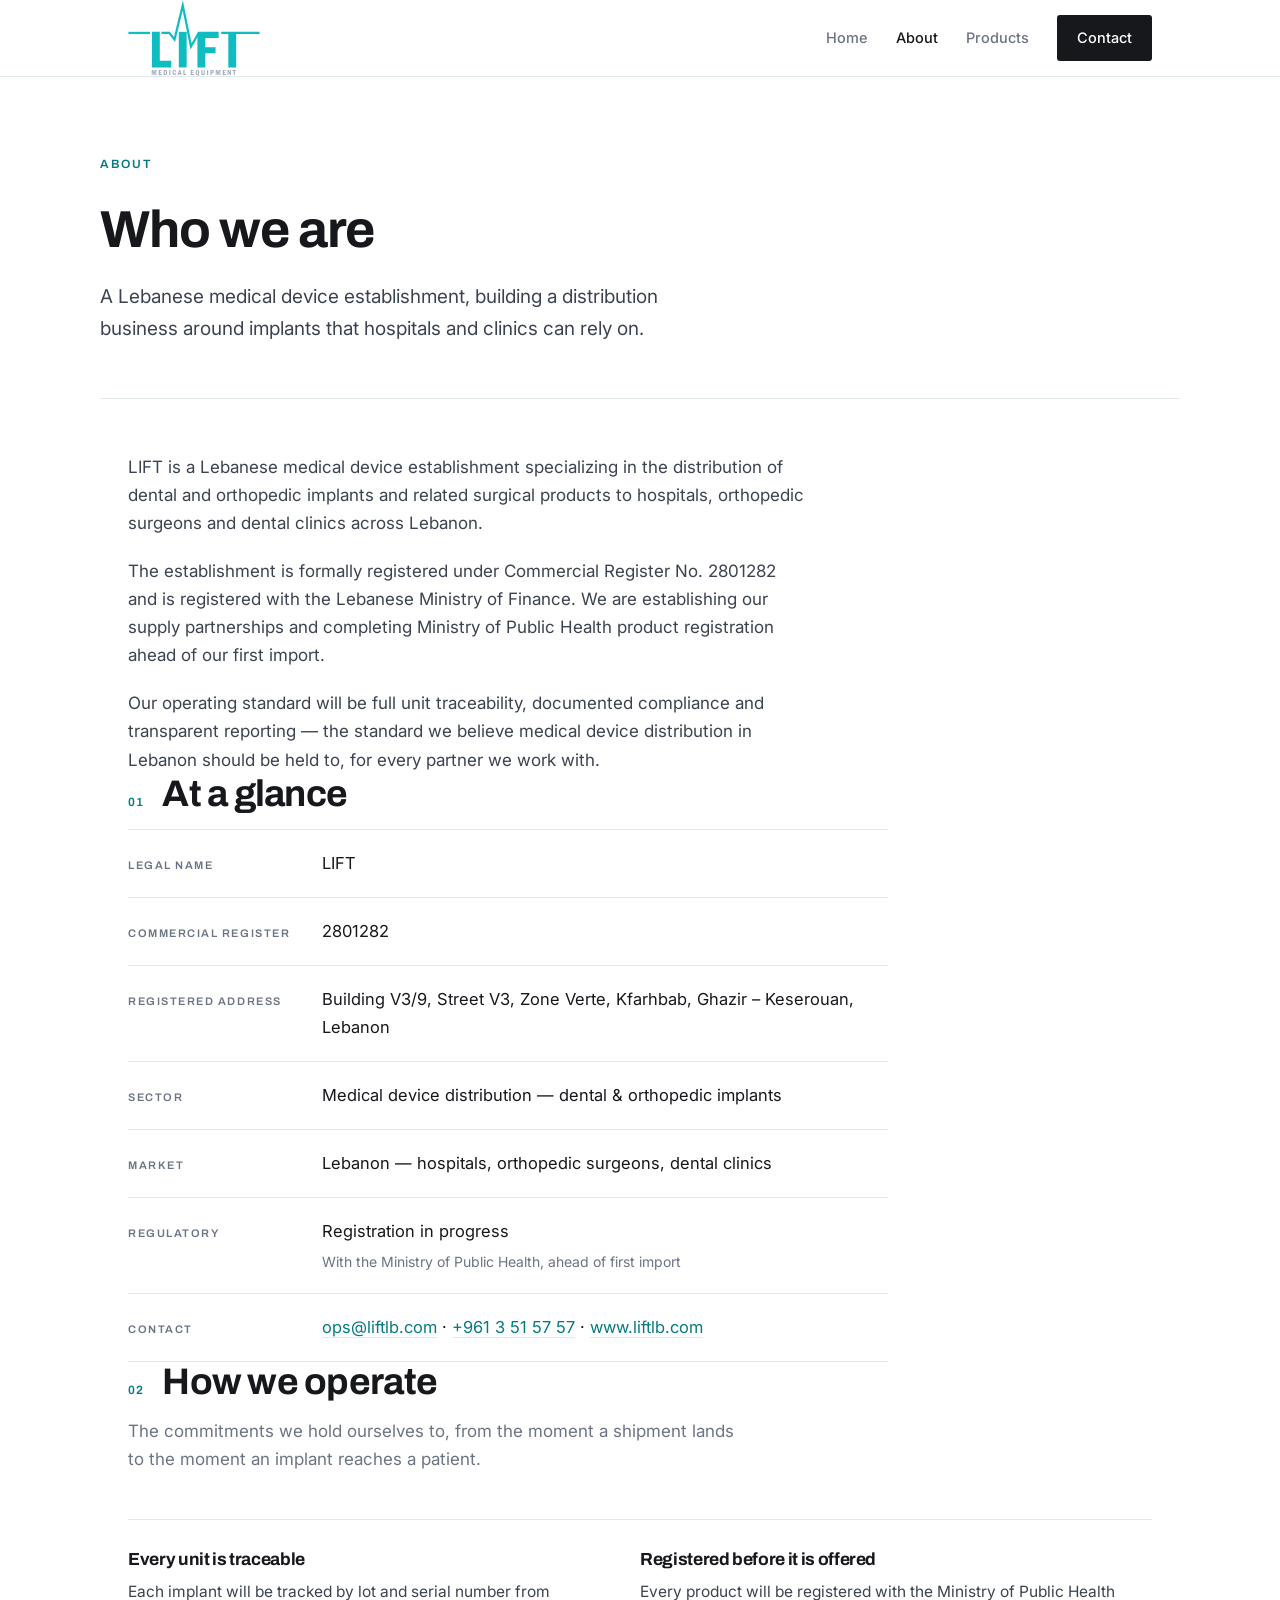
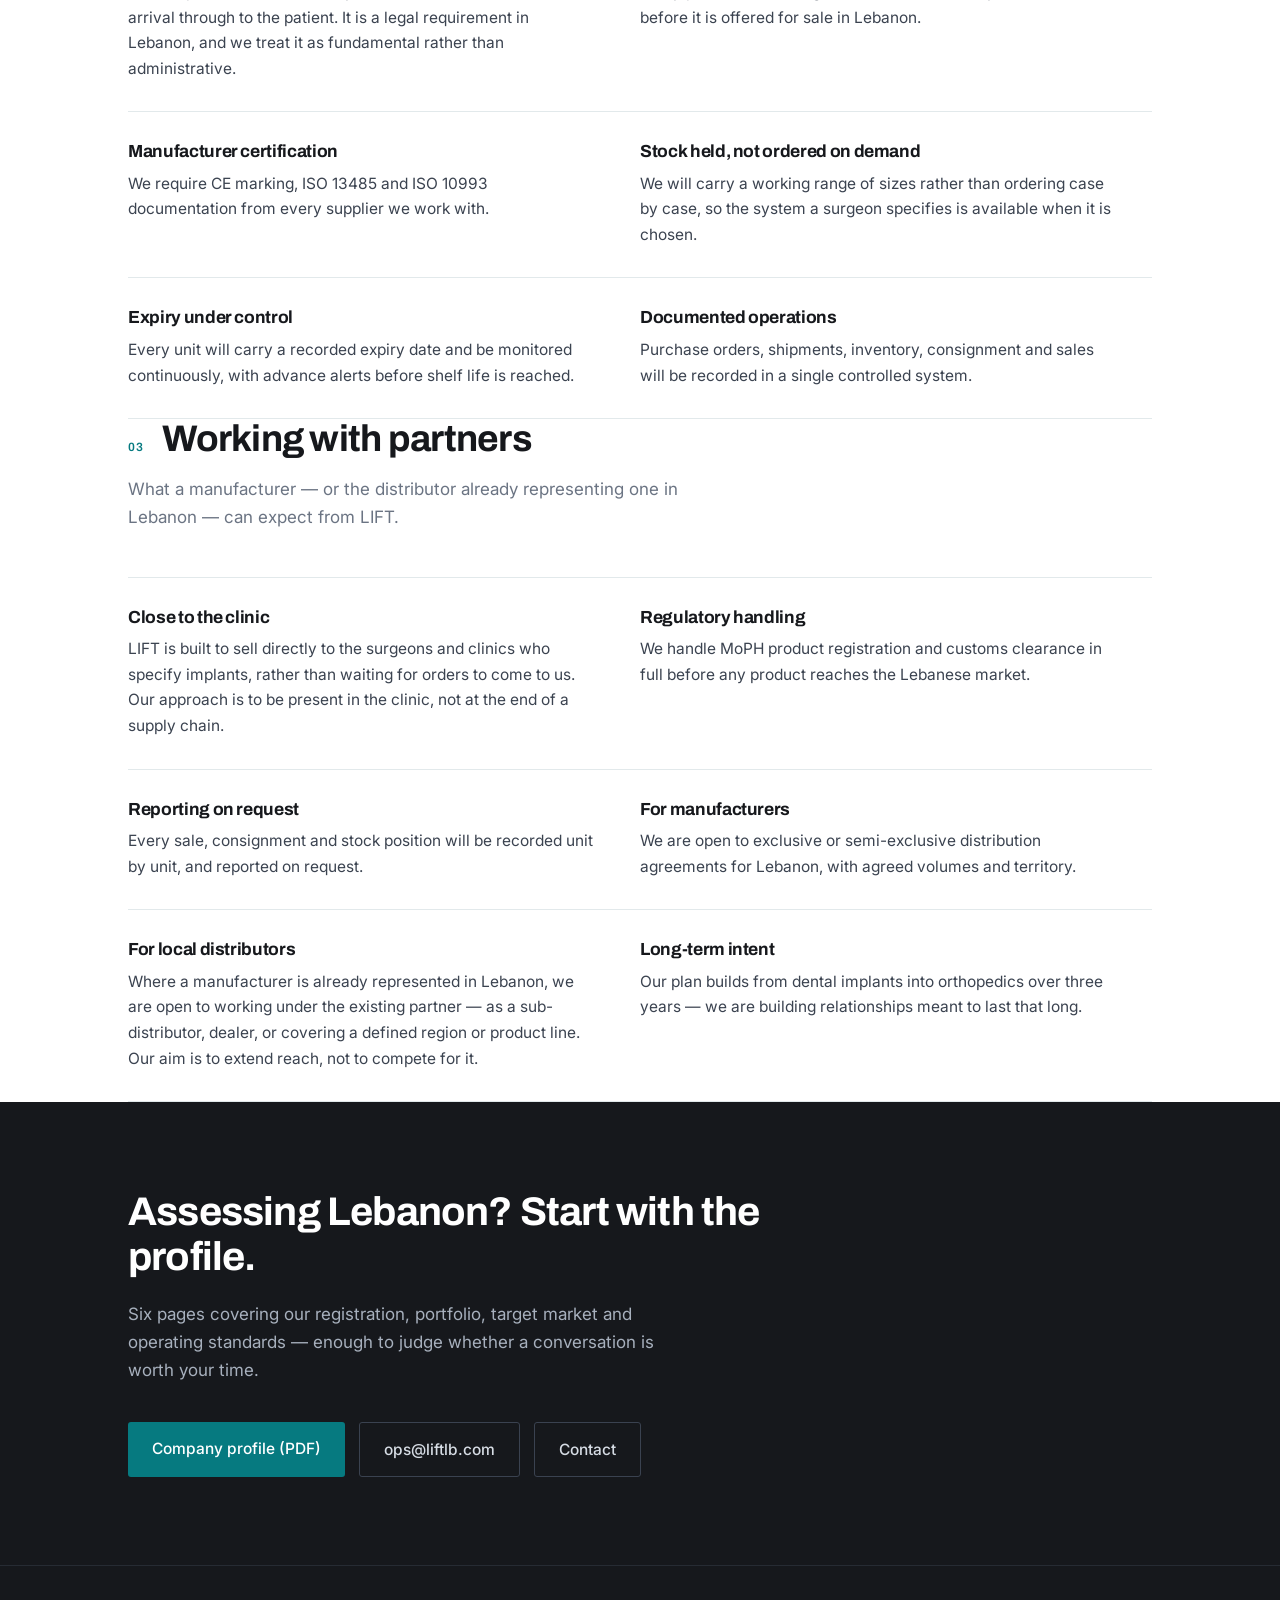
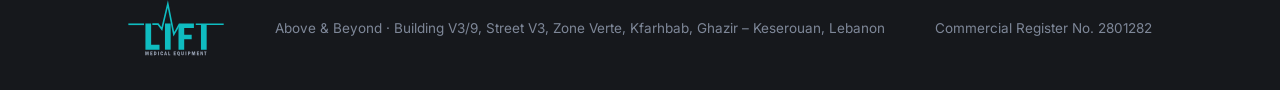
==== commit e3b06272: "Add files via upload" ====
--- a/about.html
+++ b/about.html
@@ -58,7 +58,7 @@
     <div class="row"><div class="rk">Registered address</div><div class="rv">Building V3/9, Street V3, Zone Verte, Kfarhbab, Ghazir – Keserouan, Lebanon</div></div>
     <div class="row"><div class="rk">Sector</div><div class="rv">Medical device distribution — dental &amp; orthopedic implants</div></div>
     <div class="row"><div class="rk">Market</div><div class="rv">Lebanon — hospitals, orthopedic surgeons, dental clinics</div></div>
-    <div class="row"><div class="rk">Regulatory</div><div class="rv">MoPH pathway<small>Product registration in progress ahead of first import</small></div></div>
+    <div class="row"><div class="rk">Regulatory</div><div class="rv">Registration in progress<small>With the Ministry of Public Health, ahead of first import</small></div></div>
     <div class="row"><div class="rk">Contact</div><div class="rv"><a href="mailto:ops@liftlb.com">ops@liftlb.com</a> · <a href="tel:+96135157577">+961 3 51 57 57</a> · <a href="https://www.liftlb.com">www.liftlb.com</a></div></div>
   </div>
 </section>
